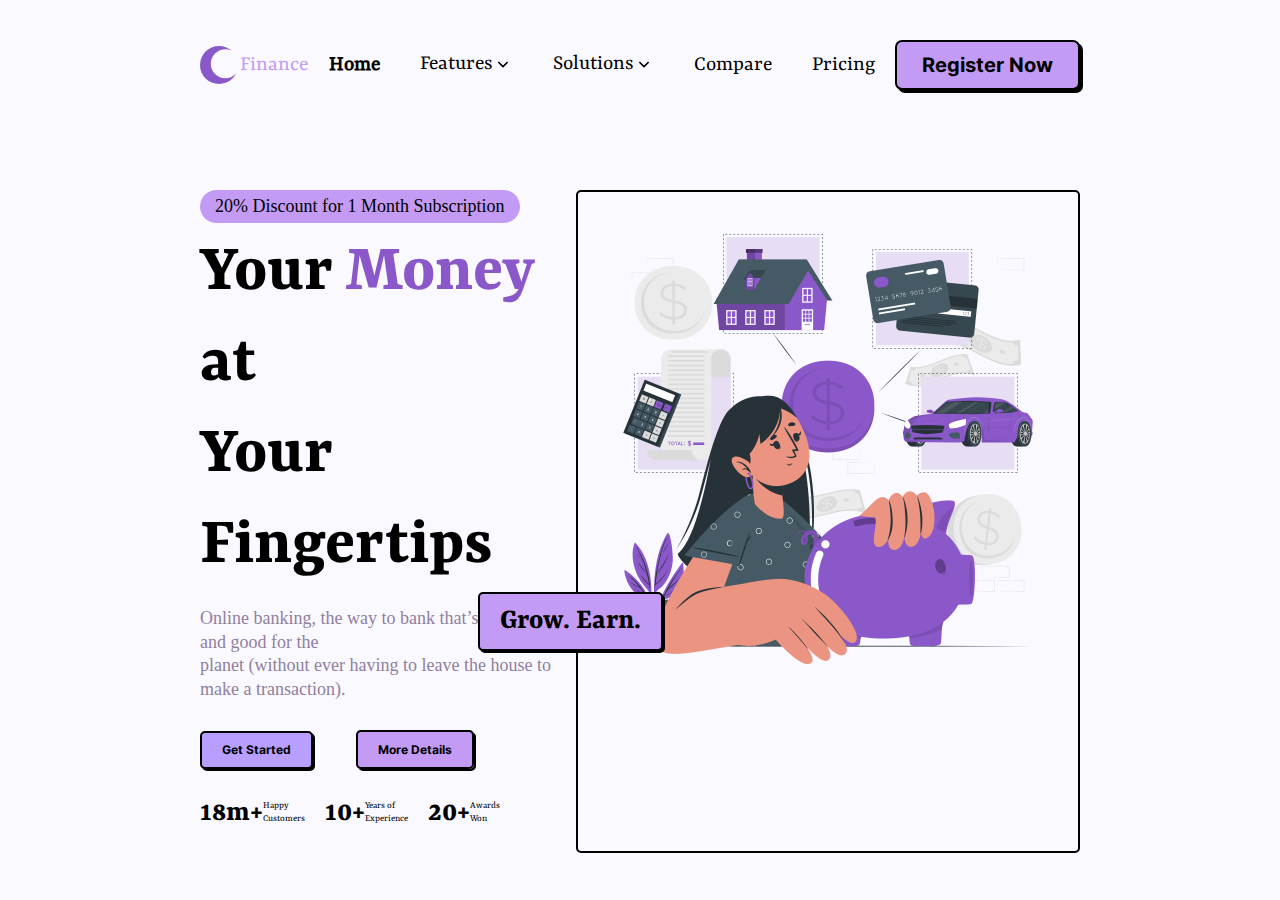
==== index.html @ ee48a7b2 "completed the hero" ====
<!DOCTYPE html>
<html lang="en">

<head>
  <meta charset="UTF-8">
  <meta name="viewport" content="width=device-width, initial-scale=1.0">
  <link rel="stylesheet" href="css/main.css">
  <title>Finance App</title>
</head>

<body>
  <section>
    <nav class="nav">
      <img class="Hambug__set" src="images\Hamburger_Menu.svg" alt="" hidden></img>
      <div class="nav__logo">
        <img src="images\logo.svg" alt=""></img>
        <span>Finance</span>
      </div>

      <div class="nav__links">
        <a href=""><b>Home</b></a>

        <button class="nav__drop__link"> <a href="">Features</a>
          <img src="images\dropdown-arrow.svg" alt=""></img></button>

        <button class="nav__drop__link"> <a href="">Solutions</a>
          <img src="images\dropdown-arrow.svg" alt=""></img></button>

        <a href="">Compare</a>
        <a href="">Pricing</a>
      </div>


      <button class="nav__button">Register Now</button>


    </nav>

    <div class="second__section">

      <div class="second__section__child1">

        <div class="second__section__child1--button">
          <button>20% Discount for 1 Month Subscription</button>
        </div>

        <p class="second__section__child1--Money_finger">Your <strong>Money</strong> at <br>
          Your Fingertips
        </p>


        <div class="second__section__child1--banking">
          <div class="second__section__child1--banking p">
            <p>Online banking, the way to bank that’s good for you and good for the <br>
              planet (without ever having to leave the house to make a transaction).</p>
          </div>


          <div class="second__section__child1--banking__button">
            <button>Get Started</button>
            <button">More Details</button>
          </div>

          <div>

          </div>

        </div>

        <div class="second__section__child1__lastSec">

          <span class="stat">
            <h3 class="stat">18m+</h3>
            <h2 class="Award">Happy <br>
              Customers</h2>
          </span>

          <span class="stat">
            <h3 class="stat">10+</h3>
            <h2 class="Award">Years of <br>
              Experience</h2>
          </span>

          <span class="stat">
            <h3 class="stat">20+</h3>
            <h2 class="Award">Awards <br>
              Won</h2>
          </span>


        </div>

      </div>

      <div class="second__section__child2">
        <img src="images\Personal finance-cuate--image.svg" alt="">
        <button>Grow. Earn.</button>
      </div>



    </div>

  </section>

  <footer></footer>

</body>

</html>
---- css/main.css ----
:root {
  --light: #8b58ca;
  --skills: #000000;
  --happy: #faf9ff;
  --joy: #8f80a0;
  --excited: #b89fff;
  --elated: #c39bf4;
  --ayo: #e1e1e1;
}

@font-face {
  font-family: "Rasa Regular";
  src: url(../../fonts/Rasa/static/Rasa-Regular.ttf);
}
@font-face {
  font-family: "Rasa";
  src: url(../../fonts/Rasa/static/Rasa-Bold.ttf);
}
@font-face {
  font-family: "Rasa Semi";
  src: url(../../fonts/Rasa/static/Rasa-SemiBold.ttf);
}
@font-face {
  font-family: "Inter";
  src: url(../../fonts/Inter/static/Inter-Regular.ttf);
}
@font-face {
  font-family: "Inter Bold";
  src: url(../../fonts/Inter/static/Inter-Bold.ttf);
}
/*! normalize.css v8.0.1 | MIT License | github.com/necolas/normalize.css */
/* Document
   ========================================================================== */
/**
 * 1. Correct the line height in all browsers.
 * 2. Prevent adjustments of font size after orientation changes in iOS.
 */
html {
  line-height: 1.15; /* 1 */
  -webkit-text-size-adjust: 100%; /* 2 */
}

/* Sections
   ========================================================================== */
/**
 * Remove the margin in all browsers.
 */
body {
  margin: 0;
}

/**
 * Render the `main` element consistently in IE.
 */
main {
  display: block;
}

/**
 * Correct the font size and margin on `h1` elements within `section` and
 * `article` contexts in Chrome, Firefox, and Safari.
 */
h1 {
  font-size: 2em;
  margin: 0.67em 0;
}

/* Grouping content
   ========================================================================== */
/**
 * 1. Add the correct box sizing in Firefox.
 * 2. Show the overflow in Edge and IE.
 */
hr {
  box-sizing: content-box; /* 1 */
  height: 0; /* 1 */
  overflow: visible; /* 2 */
}

/**
 * 1. Correct the inheritance and scaling of font size in all browsers.
 * 2. Correct the odd `em` font sizing in all browsers.
 */
pre {
  font-family: monospace, monospace; /* 1 */
  font-size: 1em; /* 2 */
}

/* Text-level semantics
   ========================================================================== */
/**
 * Remove the gray background on active links in IE 10.
 */
a {
  background-color: transparent;
}

/**
 * 1. Remove the bottom border in Chrome 57-
 * 2. Add the correct text decoration in Chrome, Edge, IE, Opera, and Safari.
 */
abbr[title] {
  border-bottom: none; /* 1 */
  text-decoration: underline; /* 2 */
  -webkit-text-decoration: underline dotted;
          text-decoration: underline dotted; /* 2 */
}

/**
 * Add the correct font weight in Chrome, Edge, and Safari.
 */
b,
strong {
  font-weight: bolder;
}

/**
 * 1. Correct the inheritance and scaling of font size in all browsers.
 * 2. Correct the odd `em` font sizing in all browsers.
 */
code,
kbd,
samp {
  font-family: monospace, monospace; /* 1 */
  font-size: 1em; /* 2 */
}

/**
 * Add the correct font size in all browsers.
 */
small {
  font-size: 80%;
}

/**
 * Prevent `sub` and `sup` elements from affecting the line height in
 * all browsers.
 */
sub,
sup {
  font-size: 75%;
  line-height: 0;
  position: relative;
  vertical-align: baseline;
}

sub {
  bottom: -0.25em;
}

sup {
  top: -0.5em;
}

/* Embedded content
   ========================================================================== */
/**
 * Remove the border on images inside links in IE 10.
 */
img {
  border-style: none;
}

/* Forms
   ========================================================================== */
/**
 * 1. Change the font styles in all browsers.
 * 2. Remove the margin in Firefox and Safari.
 */
button,
input,
optgroup,
select,
textarea {
  font-family: inherit; /* 1 */
  font-size: 100%; /* 1 */
  line-height: 1.15; /* 1 */
  margin: 0; /* 2 */
}

/**
 * Show the overflow in IE.
 * 1. Show the overflow in Edge.
 */
button,
input {
  /* 1 */
  overflow: visible;
}

/**
 * Remove the inheritance of text transform in Edge, Firefox, and IE.
 * 1. Remove the inheritance of text transform in Firefox.
 */
button,
select {
  /* 1 */
  text-transform: none;
}

/**
 * Correct the inability to style clickable types in iOS and Safari.
 */
button,
[type=button],
[type=reset],
[type=submit] {
  -webkit-appearance: button;
}

/**
 * Remove the inner border and padding in Firefox.
 */
button::-moz-focus-inner,
[type=button]::-moz-focus-inner,
[type=reset]::-moz-focus-inner,
[type=submit]::-moz-focus-inner {
  border-style: none;
  padding: 0;
}

/**
 * Restore the focus styles unset by the previous rule.
 */
button:-moz-focusring,
[type=button]:-moz-focusring,
[type=reset]:-moz-focusring,
[type=submit]:-moz-focusring {
  outline: 1px dotted ButtonText;
}

/**
 * Correct the padding in Firefox.
 */
fieldset {
  padding: 0.35em 0.75em 0.625em;
}

/**
 * 1. Correct the text wrapping in Edge and IE.
 * 2. Correct the color inheritance from `fieldset` elements in IE.
 * 3. Remove the padding so developers are not caught out when they zero out
 *    `fieldset` elements in all browsers.
 */
legend {
  box-sizing: border-box; /* 1 */
  color: inherit; /* 2 */
  display: table; /* 1 */
  max-width: 100%; /* 1 */
  padding: 0; /* 3 */
  white-space: normal; /* 1 */
}

/**
 * Add the correct vertical alignment in Chrome, Firefox, and Opera.
 */
progress {
  vertical-align: baseline;
}

/**
 * Remove the default vertical scrollbar in IE 10+.
 */
textarea {
  overflow: auto;
}

/**
 * 1. Add the correct box sizing in IE 10.
 * 2. Remove the padding in IE 10.
 */
[type=checkbox],
[type=radio] {
  box-sizing: border-box; /* 1 */
  padding: 0; /* 2 */
}

/**
 * Correct the cursor style of increment and decrement buttons in Chrome.
 */
[type=number]::-webkit-inner-spin-button,
[type=number]::-webkit-outer-spin-button {
  height: auto;
}

/**
 * 1. Correct the odd appearance in Chrome and Safari.
 * 2. Correct the outline style in Safari.
 */
[type=search] {
  -webkit-appearance: textfield; /* 1 */
  outline-offset: -2px; /* 2 */
}

/**
 * Remove the inner padding in Chrome and Safari on macOS.
 */
[type=search]::-webkit-search-decoration {
  -webkit-appearance: none;
}

/**
 * 1. Correct the inability to style clickable types in iOS and Safari.
 * 2. Change font properties to `inherit` in Safari.
 */
::-webkit-file-upload-button {
  -webkit-appearance: button; /* 1 */
  font: inherit; /* 2 */
}

/* Interactive
   ========================================================================== */
/*
 * Add the correct display in Edge, IE 10+, and Firefox.
 */
details {
  display: block;
}

/*
 * Add the correct display in all browsers.
 */
summary {
  display: list-item;
}

/* Misc
   ========================================================================== */
/**
 * Add the correct display in IE 10+.
 */
template {
  display: none;
}

/**
 * Add the correct display in IE 10.
 */
[hidden] {
  display: none;
}

/*** box sizing border-box for all elements ***/
*,
*::before,
*::after {
  box-sizing: border-box;
}

a {
  text-decoration: none;
  color: inherit;
  cursor: pointer;
}

button {
  background-color: transparent;
  color: inherit;
  border-width: 0;
  padding: 0;
  cursor: pointer;
}

figure {
  margin: 0;
}

input::-moz-focus-inner {
  border: 0;
  padding: 0;
  margin: 0;
}

ul,
ol,
dd {
  margin: 0;
  padding: 0;
  list-style: none;
}

h1,
h2,
h3,
h4,
h5,
h6 {
  margin: 0;
  font-size: inherit;
  font-weight: inherit;
}

p {
  margin: 0;
}

cite {
  font-style: normal;
}

fieldset {
  border-width: 0;
  padding: 0;
  margin: 0;
}

html {
  font-size: 1px; /*for using REM units!*/
}

body {
  font-family: "Rasa Regular";
  font-size: 16rem;
  line-height: 1.3;
  background-color: var(--happy);
  -webkit-font-smoothing: antialiased;
  -moz-osx-font-smoothing: grayscale;
}

h1 {
  font-family: "Rasa Regular";
}

::-moz-placeholder {
  color: var(--happy);
}

::placeholder {
  color: var(--happy);
}

.nav {
  display: flex;
  justify-content: space-between;
  margin-top: 40rem;
  padding-left: 200rem;
  padding-right: 200rem;
  height: 50rem;
  font-size: 22rem;
  font-family: "Rasa Regular";
}
.nav__logo {
  display: flex;
  align-items: center;
}
.nav__logo span {
  color: var(--elated);
}
.nav__links {
  display: flex;
  align-items: center;
  gap: 40rem;
}
.nav__drop__link {
  display: flex;
  align-items: center;
}
.nav__button {
  background-color: var(--elated);
  color: var(--skills);
  border-radius: 7rem;
  border: 2rem solid var(--skills);
  font-family: "Inter Bold";
  font-size: 20rem;
  padding: 0 25rem;
  box-shadow: 3rem 3rem var(--skills);
}

.second__section {
  margin-top: 100rem;
  margin-left: 200rem;
  margin-right: 200rem;
  display: flex;
  justify-content: space-between;
}
.second__section__child1 {
  display: flex;
  flex-direction: column;
  max-width: -moz-fit-content;
  max-width: fit-content;
}
.second__section__child1--button {
  border: none;
  background-color: var(--elated);
  border-radius: 20rem;
  max-width: -moz-fit-content;
  max-width: fit-content;
  padding: 5rem 15rem;
  font-size: 18rem;
  font-family: "Inter Regular";
}
.second__section__child1--Money_finger {
  padding: 5rem 0;
  font-family: "Rasa";
  font-size: 70rem;
}
.second__section__child1--Money_finger strong {
  color: var(--light);
}
.second__section__child1--banking {
  margin: 5rem 0rem;
}
.second__section__child1--banking p {
  font-size: 18rem;
  font-family: "Inter Regular";
  color: var(--joy);
}
.second__section__child1--banking__button :first-child {
  font-family: "Inter Bold";
  border: 2rem solid var(--skills);
  border-radius: 5rem;
  padding: 10rem 20rem;
  box-shadow: 2rem 2rem var(--skills);
  font-size: 12rem;
  background-color: var(--excited);
  color: var(--skills);
  margin-top: 25rem;
}
.second__section__child1--banking__button :last-child {
  font-family: "Inter Bold";
  border: 2rem solid var(--skills);
  border-radius: 5rem;
  padding: 10rem 20rem;
  box-shadow: 2rem 2rem var(--skills);
  font-size: 12rem;
  background-color: var(--elated);
  color: var(--skills);
  margin-left: 40rem;
}
.second__section__child1__lastSec {
  display: flex;
  margin: 20rem 0 20rem;
}
.second__section__child1__lastSec .stat {
  display: flex;
  align-items: center;
}
.second__section__child1__lastSec .stat :first-child {
  font-family: "Rasa";
  font-size: 30rem;
}
.second__section__child1__lastSec .stat :last-child {
  font-family: "Rasa Regular";
  font-size: 10rem;
  margin-right: 20rem;
}
.second__section__child2 {
  border: 2rem solid var(--skills);
  max-width: -moz-fit-content;
  max-width: fit-content;
  border-radius: 5rem;
}
.second__section__child2 :first-child {
  align-items: center;
}
.second__section__child2 :last-child {
  font-family: "Rasa";
  border: 2rem solid var(--skills);
  border-radius: 5rem;
  padding: 10rem 20rem;
  box-shadow: 2rem 2rem var(--skills);
  font-size: 30rem;
  background-color: var(--elated);
  position: absolute;
  transform: translate(-600px, 400px);
}/*# sourceMappingURL=main.css.map */
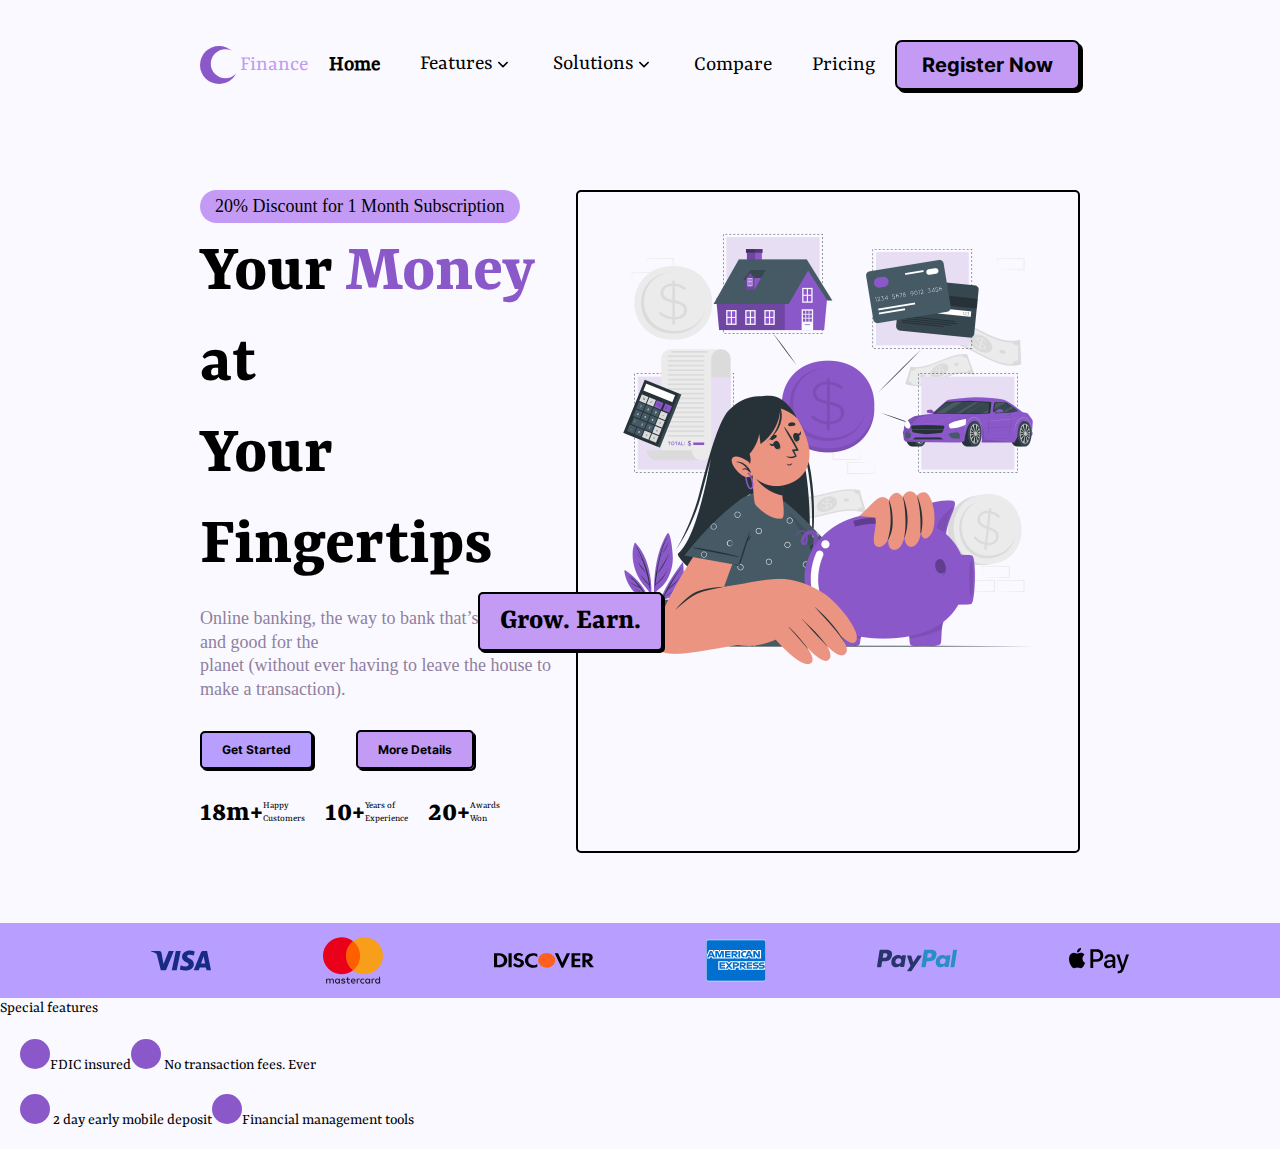
==== commit 08600307: "completed the paymentscheme" ====
--- a/index.html
+++ b/index.html
@@ -97,7 +97,29 @@
         <button>Grow. Earn.</button>
       </div>
 
+    </div>
 
+    <div class="payment_schemes">
+      <img src="\images\Visa.svg" alt="">
+      <img src="\images\Master.svg" alt="">
+      <img src="\images\Discover.svg" alt="">
+      <img src="\images\AE.svg" alt="">
+      <img src="\images\Paypal.svg" alt="">
+      <img src="\images\ApplePay.svg" alt="">
+    </div>
+
+    <div>
+      <h2>Special features</h2>
+
+      <span class="features">
+        <button><img src="images\Ellipse 3.svg" alt="">FDIC insured </button>
+        <button> <img src="images\Ellipse 3.svg" alt=""> No transaction fees. Ever</button>
+      </span>
+
+      <span class="features">
+        <button><img src="images\Ellipse 3.svg" alt=""> 2 day early mobile deposit</button>
+        <button> <img src="images\Ellipse 3.svg" alt="">Financial management tools</button>
+      </span>
 
     </div>
 
--- a/css/main.css
+++ b/css/main.css
@@ -563,4 +563,18 @@
   background-color: var(--elated);
   position: absolute;
   transform: translate(-600px, 400px);
+}
+
+.payment_schemes {
+  display: flex;
+  justify-content: space-evenly;
+  padding-left: 40rem;
+  padding-right: 40rem;
+  margin-top: 70rem;
+  background-color: var(--excited);
+}
+
+.features {
+  display: flex;
+  margin: 20rem 20rem;
 }/*# sourceMappingURL=main.css.map */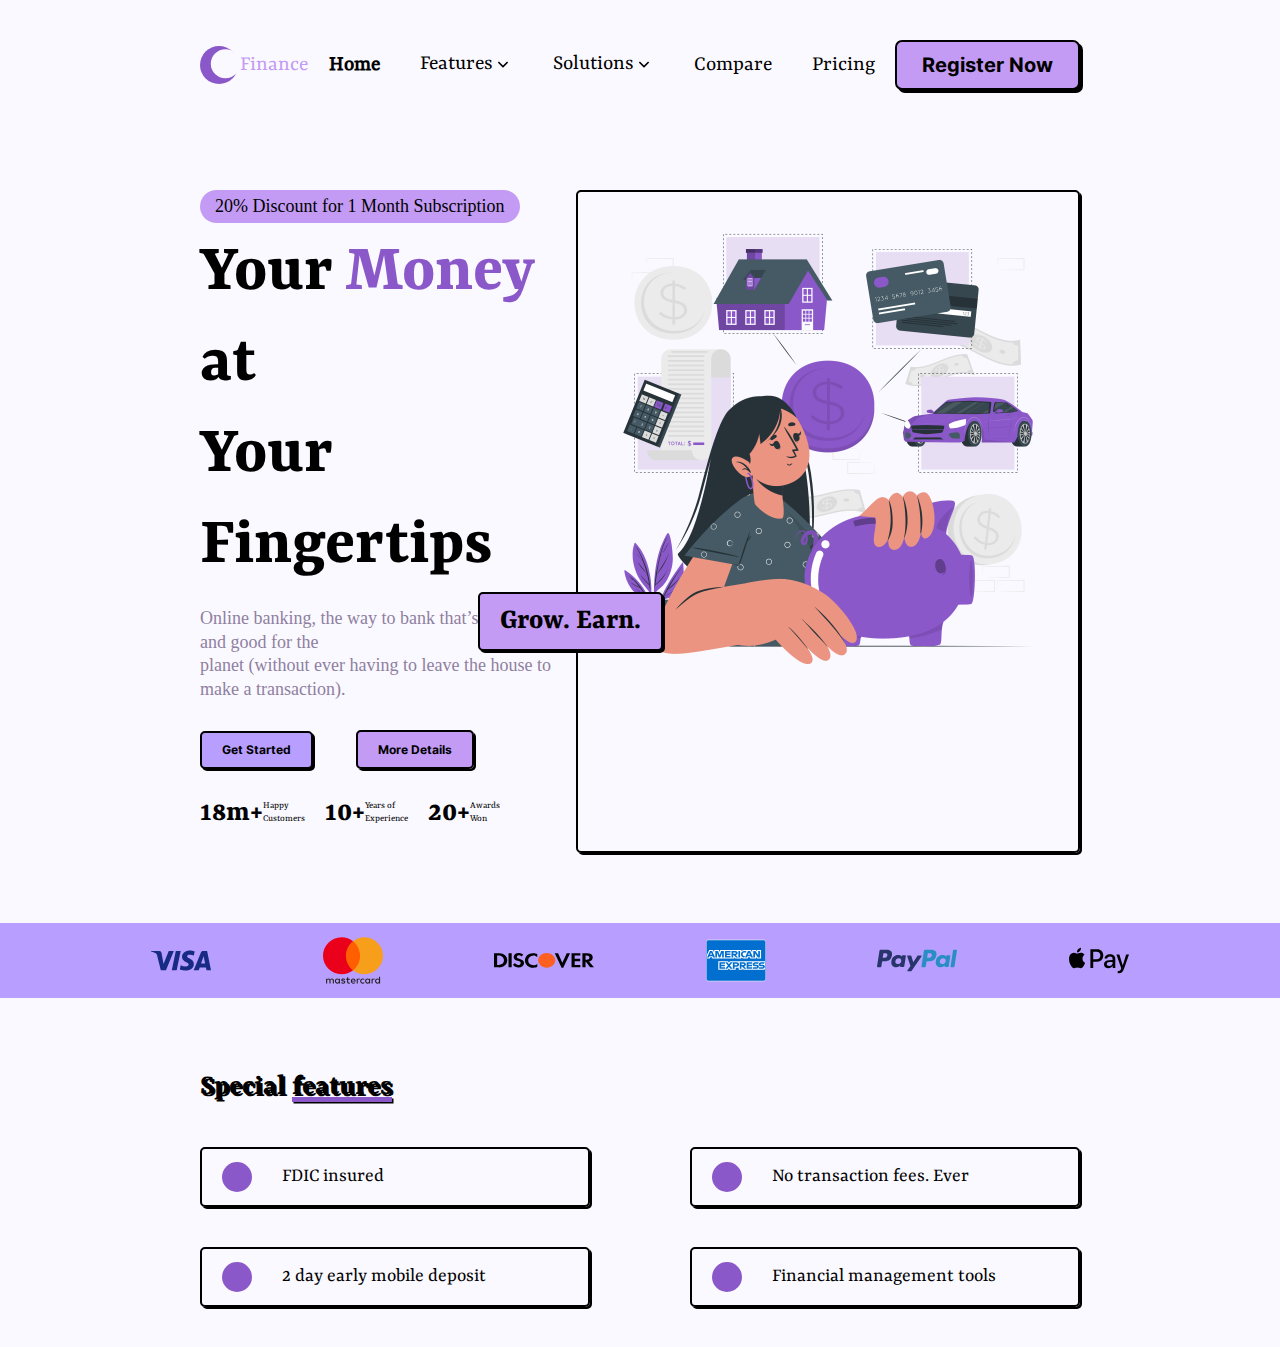
==== commit c3e62a85: "completed the special feature" ====
--- a/index.html
+++ b/index.html
@@ -109,16 +109,16 @@
     </div>
 
     <div>
-      <h2>Special features</h2>
+      <h2 class="spec_feact">Special <span>features</span></h2>
 
-      <span class="features">
-        <button><img src="images\Ellipse 3.svg" alt="">FDIC insured </button>
-        <button> <img src="images\Ellipse 3.svg" alt=""> No transaction fees. Ever</button>
+      <span class="special">
+        <button class="special__features"><img src="images\Ellipse 3.svg" alt="">FDIC insured </button>
+        <button class="special__features"> <img src="images\Ellipse 3.svg" alt=""> No transaction fees. Ever</button>
       </span>
 
-      <span class="features">
-        <button><img src="images\Ellipse 3.svg" alt=""> 2 day early mobile deposit</button>
-        <button> <img src="images\Ellipse 3.svg" alt="">Financial management tools</button>
+      <span class="special">
+        <button class="special__features"><img src="images\Ellipse 3.svg" alt=""> 2 day early mobile deposit</button>
+        <button class="special__features"> <img src="images\Ellipse 3.svg" alt="">Financial management tools</button>
       </span>
 
     </div>
--- a/css/main.css
+++ b/css/main.css
@@ -15,6 +15,10 @@
 @font-face {
   font-family: "Rasa";
   src: url(../../fonts/Rasa/static/Rasa-Bold.ttf);
+}
+@font-face {
+  font-family: "Rasa Medium";
+  src: url(../../fonts/Rasa/static/Rasa-Medium.ttf);
 }
 @font-face {
   font-family: "Rasa Semi";
@@ -549,6 +553,7 @@
   max-width: -moz-fit-content;
   max-width: fit-content;
   border-radius: 5rem;
+  box-shadow: 2rem 2rem var(--skills);
 }
 .second__section__child2 :first-child {
   align-items: center;
@@ -562,7 +567,7 @@
   font-size: 30rem;
   background-color: var(--elated);
   position: absolute;
-  transform: translate(-600px, 400px);
+  transform: translate(-600rem, 400rem);
 }
 
 .payment_schemes {
@@ -574,7 +579,33 @@
   background-color: var(--excited);
 }
 
-.features {
-  display: flex;
-  margin: 20rem 20rem;
+.spec_feact {
+  font-family: "Rasa";
+  font-size: 30rem;
+  margin: 70rem 200rem 0rem 200rem;
+  text-shadow: 1.5rem 1.5rem var(--skills);
+}
+.spec_feact span {
+  -webkit-text-decoration: underline 5rem var(--light);
+          text-decoration: underline 5rem var(--light);
+}
+
+.special {
+  margin: 40rem 200rem;
+  display: flex;
+  flex-direction: row;
+  gap: 100rem;
+  font: "Rasa Medium";
+  font-size: 20rem;
+}
+.special__features {
+  display: flex;
+  border: 2rem solid var(--skills);
+  box-shadow: 2rem 2rem var(--skills);
+  padding: 1rem 20rem;
+  border-radius: 5rem;
+  width: 50%;
+  height: 60rem;
+  align-items: center;
+  gap: 30rem;
 }/*# sourceMappingURL=main.css.map */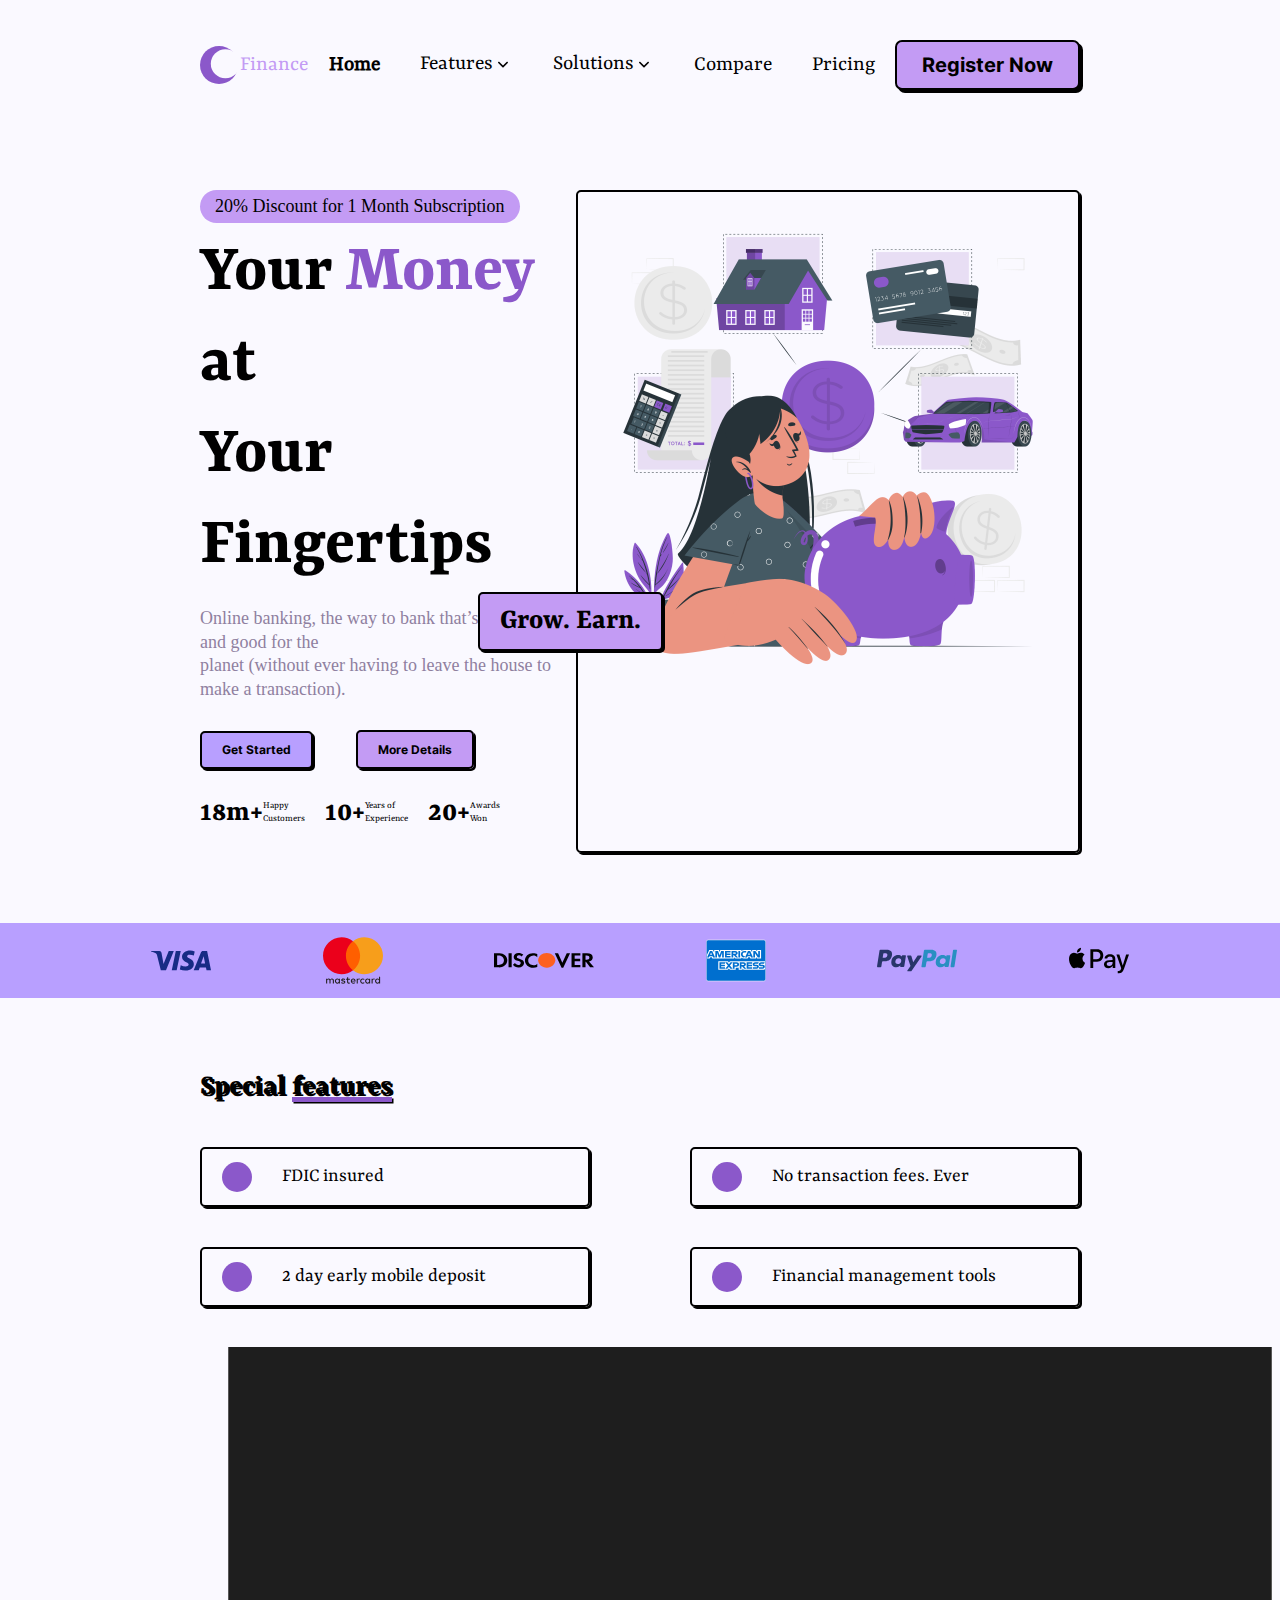
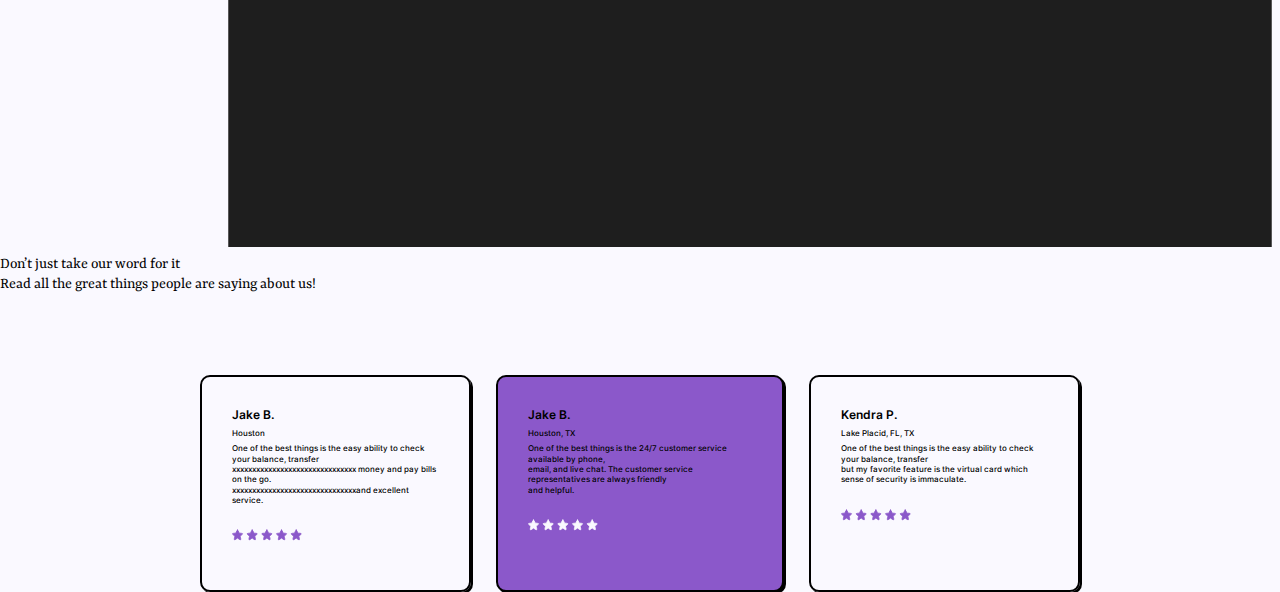
==== commit 4d1c8819: "completed the flex in the arwards" ====
--- a/index.html
+++ b/index.html
@@ -123,6 +123,59 @@
 
     </div>
 
+    <div>
+
+      <div>
+        <!-- <h3>Built-in Physical & <br>
+          Virtual cards</h3>
+
+        <h5>Protect your identity online by making purchases with <br>
+          your personal virtual card.</h5>
+
+        <button>Compare</button>
+      </div> -->
+
+        <img src="images\Card bar.svg" alt="">
+
+      </div>
+
+      <div>
+        <h2>Don’t just take our word for it</h2>
+        <h5>Read all the great things people are saying about us!</h5>
+
+        <div class="review">
+          <div class="review__card">
+            <h3>Jake B.</h3>
+            <h5>Houston</h5>
+            <h5>One of the best things is the easy ability to check your balance, transfer <br>
+              xxxxxxxxxxxxxxxxxxxxxxxxxxxxxxx money and pay bills on the go. <br>
+              xxxxxxxxxxxxxxxxxxxxxxxxxxxxxxxand excellent service.</h5>
+            <img src="images\Review.svg" alt="">
+          </div>
+
+          <div class="review__card review__card--bgcolour">
+            <h3>Jake B.</h3>
+            <h5>Houston, TX</h5>
+            <h5>One of the best things is the 24/7 customer service available by phone, <br>
+              email, and live chat. The customer service representatives are always friendly <br>
+              and helpful.</h5>
+
+            <img src="images\Review_1.svg" alt="">
+          </div>
+
+          <div class="review__card">
+            <h3>Kendra P.</h3>
+            <h5>Lake Placid, FL, TX</h5>
+            <h5>One of the best things is the easy ability to check your balance, transfer <br>
+              but my favorite feature is the virtual card which <br>
+              sense of security is immaculate.</h5>
+
+            <img src="images\Review.svg" alt="">
+          </div>
+        </div>
+
+      </div>
+
   </section>
 
   <footer></footer>
--- a/css/main.css
+++ b/css/main.css
@@ -31,6 +31,14 @@
 @font-face {
   font-family: "Inter Bold";
   src: url(../../fonts/Inter/static/Inter-Bold.ttf);
+}
+@font-face {
+  font-family: "Inter SemiBold";
+  src: url(../../fonts/Inter/static/Inter-SemiBold.ttf);
+}
+@font-face {
+  font-family: "Inter Medium";
+  src: url(../../fonts/Inter/static/Inter-Medium.ttf);
 }
 /*! normalize.css v8.0.1 | MIT License | github.com/necolas/normalize.css */
 /* Document
@@ -608,4 +616,39 @@
   height: 60rem;
   align-items: center;
   gap: 30rem;
+}
+
+.review {
+  display: flex;
+  margin-top: 80rem;
+  margin-left: 200rem;
+  margin-right: 200rem;
+  gap: 25rem;
+}
+.review h2 {
+  font-family: "Rasa";
+}
+.review h5 {
+  font-family: "Inter Mdeium";
+}
+.review__card {
+  display: flex;
+  flex-direction: column;
+  gap: 5rem;
+  border: 2rem solid var(--skills);
+  box-shadow: 2rem 2rem var(--skills);
+  padding: 30rem 30rem;
+  align-items: flex-start;
+  border-radius: 10rem;
+}
+.review__card--bgcolour {
+  background-color: var(--light);
+}
+.review__card h3 {
+  font-family: "Inter SemiBold";
+  font-size: 12rem;
+}
+.review__card h5 {
+  font-family: "Inter Medium";
+  font-size: 8rem;
 }/*# sourceMappingURL=main.css.map */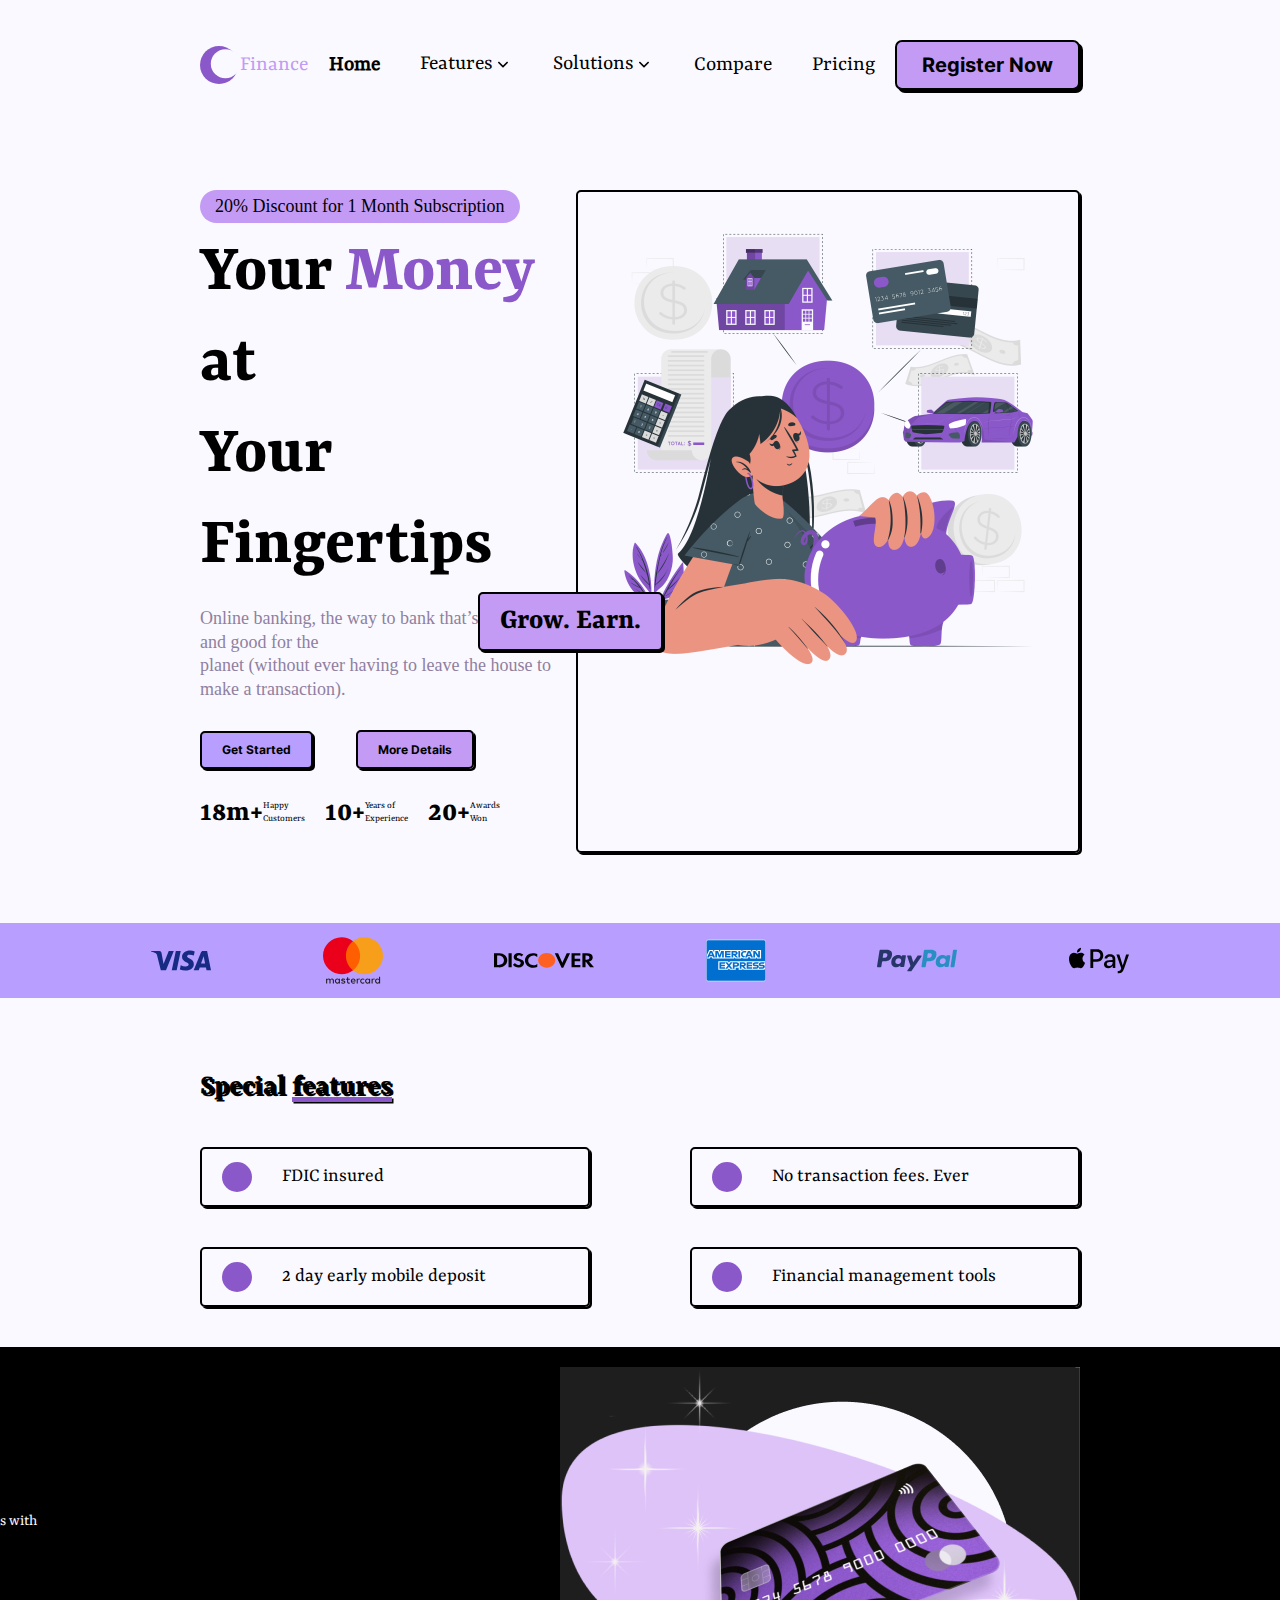
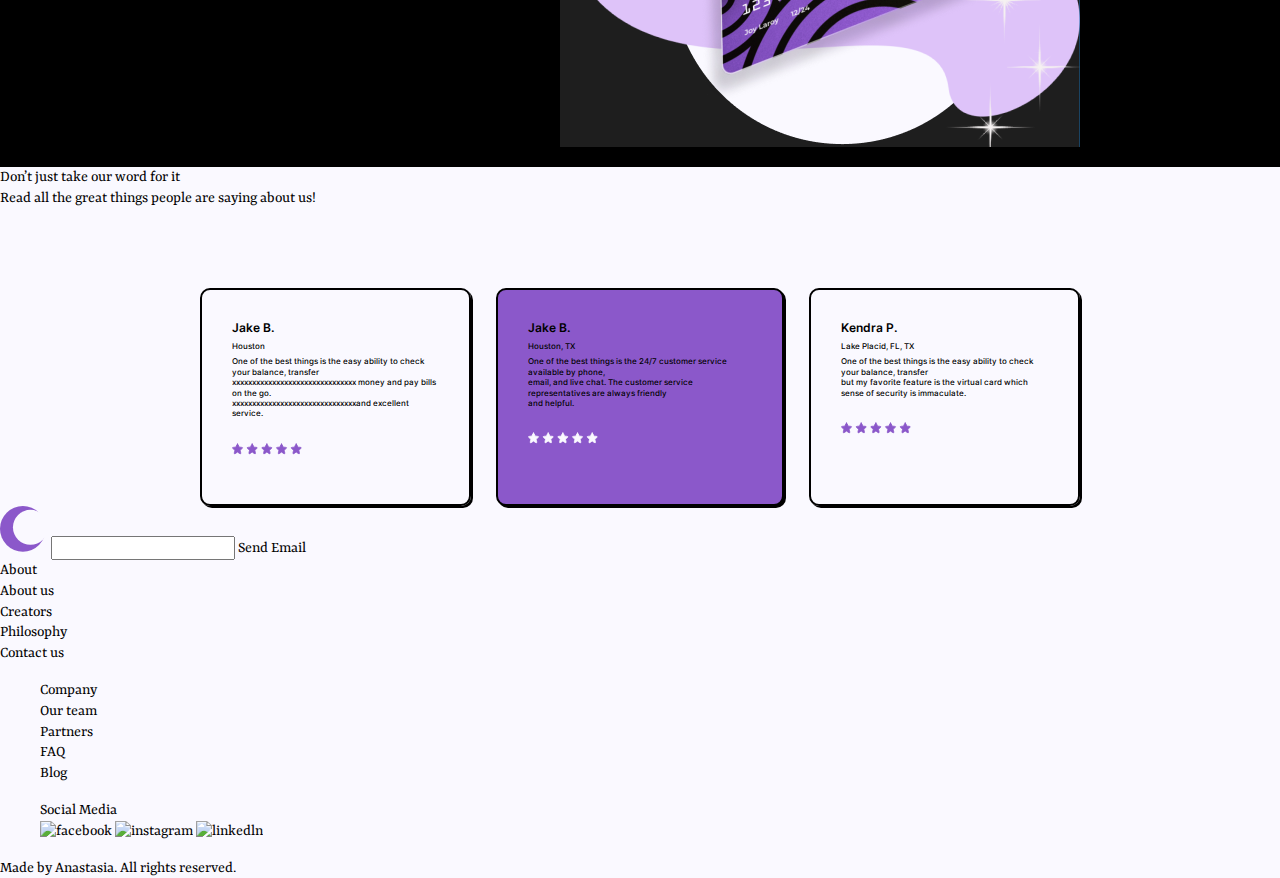
==== commit ab32215f: "footer setup" ====
--- a/index.html
+++ b/index.html
@@ -123,62 +123,131 @@
 
     </div>
 
-    <div>
+    <div class="Virtual__cards">
 
       <div>
-        <!-- <h3>Built-in Physical & <br>
+        <h3>Built-in Physical & <br>
           Virtual cards</h3>
 
         <h5>Protect your identity online by making purchases with <br>
           your personal virtual card.</h5>
 
         <button>Compare</button>
-      </div> -->
-
-        <img src="images\Card bar.svg" alt="">
-
-      </div>
-
+      </div>
+
+      <img src="images\Card_image.png" alt="">
+
+    </div>
+
+    <div>
+      <h2>Don’t just take our word for it</h2>
+      <h5>Read all the great things people are saying about us!</h5>
+
+      <div class="review">
+        <div class="review__card">
+          <h3>Jake B.</h3>
+          <h5>Houston</h5>
+          <h5>One of the best things is the easy ability to check your balance, transfer <br>
+            xxxxxxxxxxxxxxxxxxxxxxxxxxxxxxx money and pay bills on the go. <br>
+            xxxxxxxxxxxxxxxxxxxxxxxxxxxxxxxand excellent service.</h5>
+          <img src="images\Review.svg" alt="">
+        </div>
+
+        <div class="review__card review__card--bgcolour">
+          <h3>Jake B.</h3>
+          <h5>Houston, TX</h5>
+          <h5>One of the best things is the 24/7 customer service available by phone, <br>
+            email, and live chat. The customer service representatives are always friendly <br>
+            and helpful.</h5>
+
+          <img src="images\Review_1.svg" alt="">
+        </div>
+
+        <div class="review__card">
+          <h3>Kendra P.</h3>
+          <h5>Lake Placid, FL, TX</h5>
+          <h5>One of the best things is the easy ability to check your balance, transfer <br>
+            but my favorite feature is the virtual card which <br>
+            sense of security is immaculate.</h5>
+
+          <img src="images\Review.svg" alt="">
+        </div>
+      </div>
+
+    </div>
+
+  </section>
+
+  <footer>
+    <div>
+      <img src="images/New_Nav_Logo.svg" alt="">
+      <input type="text">
+      <button>Send Email</button>
+    </div>
+
+    <div>
+      <a href="">
+        <h5>About</h5>
+      </a>
+      <a href="">
+        <h6>About us</h6>
+      </a>
+      <a href="">
+        <h6>Creators</h6>
+      </a>
+      <a href="">
+        <h6>Philosophy</h6>
+      </a>
+      <a href="">
+        <h6>Contact us</h6>
+      </a>
+    </div>
+
+    <dir>
+      <a href="">
+        <h5>Company</h5>
+      </a>
+      <a href="">
+        <h6>Our team</h6>
+      </a>
+      <a href="">
+        <h6>Partners</h6>
+      </a>
+      <a href="">
+        <h6>FAQ</h6>
+      </a>
+      <a href="">
+        <h6>Blog</h6>
+      </a>
+    </dir>
+
+    <dir>
+      <a href="">
+        <h5></h5>
+      </a>
+      <a href="">
+        <h6></h6>
+      </a>
+      <a href="">
+        <h6></h6>
+      </a>
+      <a href="">
+        <h6></h6>
+      </a>
+    </dir>
+
+    <dir>
+      <h5>Social Media</h5>
       <div>
-        <h2>Don’t just take our word for it</h2>
-        <h5>Read all the great things people are saying about us!</h5>
-
-        <div class="review">
-          <div class="review__card">
-            <h3>Jake B.</h3>
-            <h5>Houston</h5>
-            <h5>One of the best things is the easy ability to check your balance, transfer <br>
-              xxxxxxxxxxxxxxxxxxxxxxxxxxxxxxx money and pay bills on the go. <br>
-              xxxxxxxxxxxxxxxxxxxxxxxxxxxxxxxand excellent service.</h5>
-            <img src="images\Review.svg" alt="">
-          </div>
-
-          <div class="review__card review__card--bgcolour">
-            <h3>Jake B.</h3>
-            <h5>Houston, TX</h5>
-            <h5>One of the best things is the 24/7 customer service available by phone, <br>
-              email, and live chat. The customer service representatives are always friendly <br>
-              and helpful.</h5>
-
-            <img src="images\Review_1.svg" alt="">
-          </div>
-
-          <div class="review__card">
-            <h3>Kendra P.</h3>
-            <h5>Lake Placid, FL, TX</h5>
-            <h5>One of the best things is the easy ability to check your balance, transfer <br>
-              but my favorite feature is the virtual card which <br>
-              sense of security is immaculate.</h5>
-
-            <img src="images\Review.svg" alt="">
-          </div>
-        </div>
-
-      </div>
-
-  </section>
-
-  <footer></footer>
+        <img src="" alt="facebook">
+        <img src="" alt="instagram">
+        <img src="" alt="linkedln">
+      </div>
+
+    </dir>
+
+    <h6>Made by Anastasia. All rights reserved.</h6>
+  </footer>
 
 </body>
 
--- a/css/main.css
+++ b/css/main.css
@@ -651,4 +651,17 @@
 .review__card h5 {
   font-family: "Inter Medium";
   font-size: 8rem;
+}
+
+.Virtual__cards {
+  display: flex;
+  background-color: var(--skills);
+  justify-content: flex-end;
+}
+.Virtual__cards :first-child {
+  padding: 20rem 200rem;
+  color: var(--happy);
+}
+.Virtual__cards :last-child {
+  margin: 20rem 200rem;
 }/*# sourceMappingURL=main.css.map */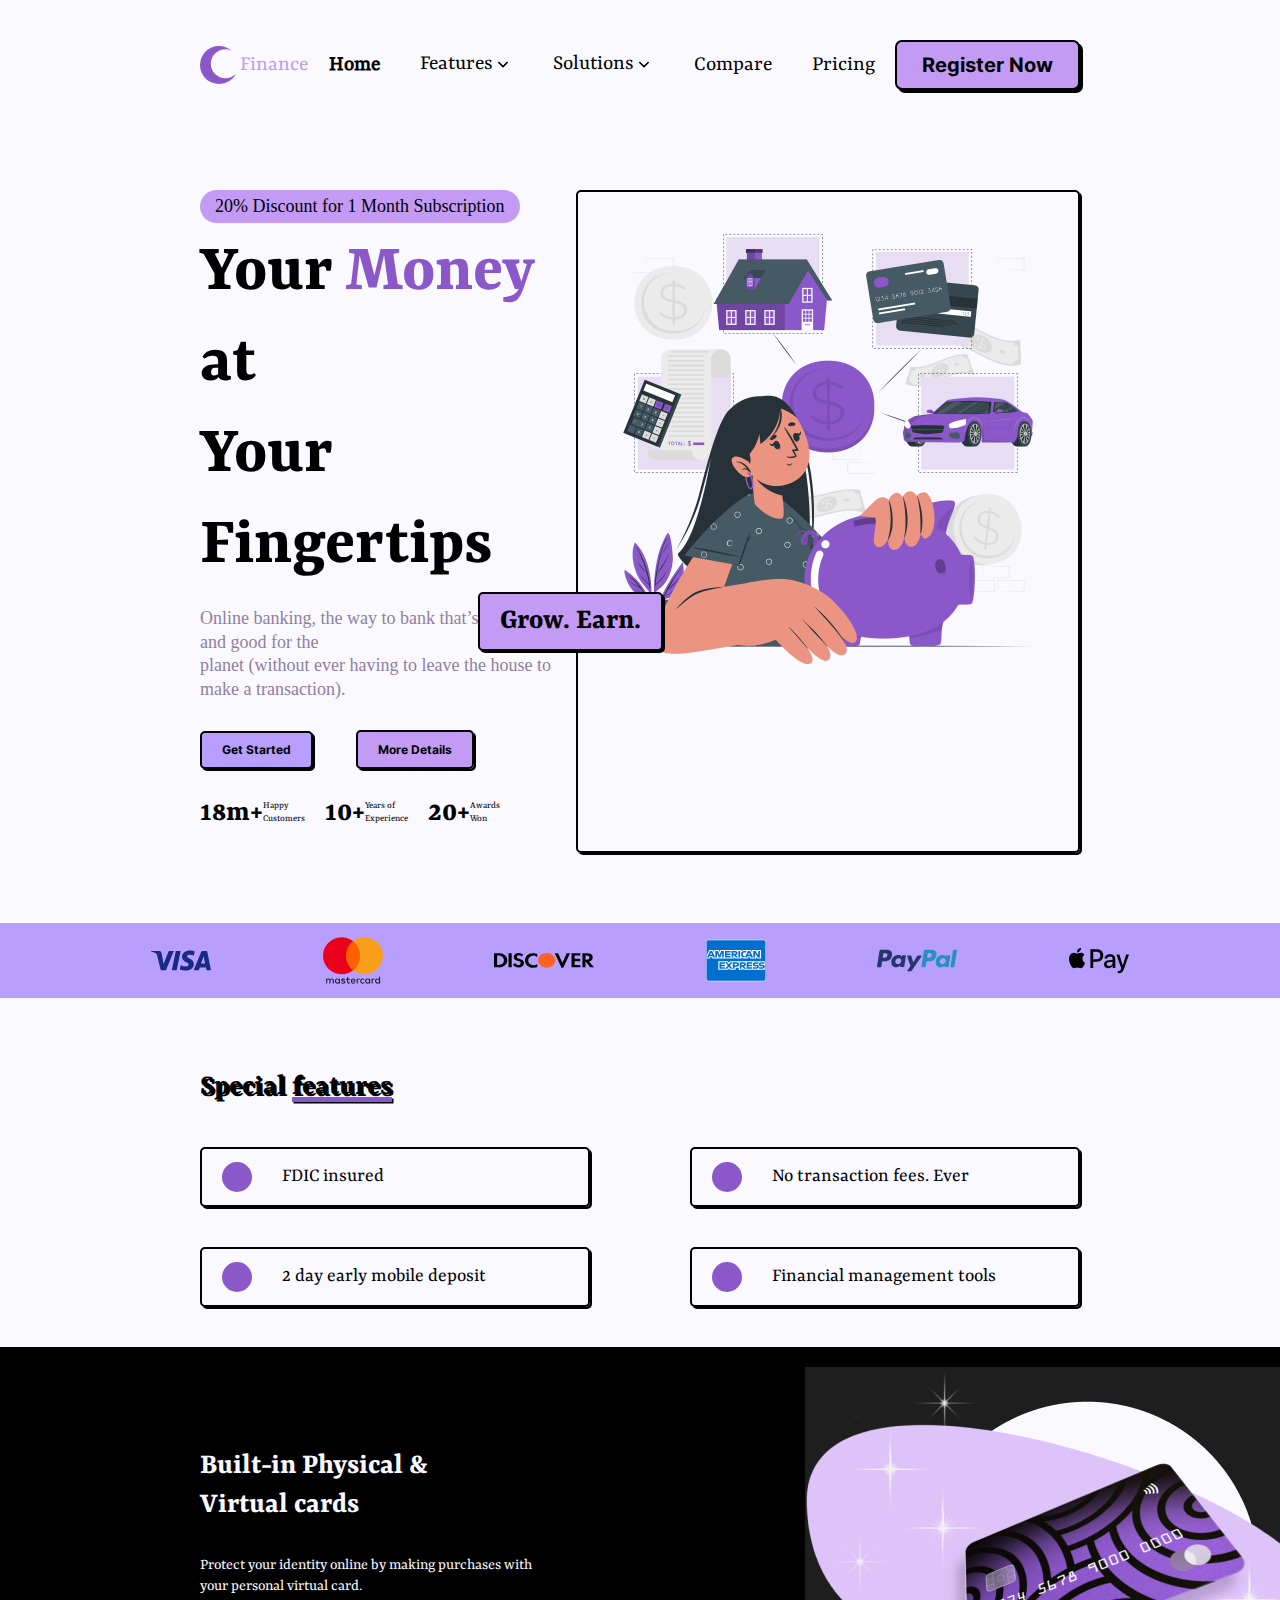
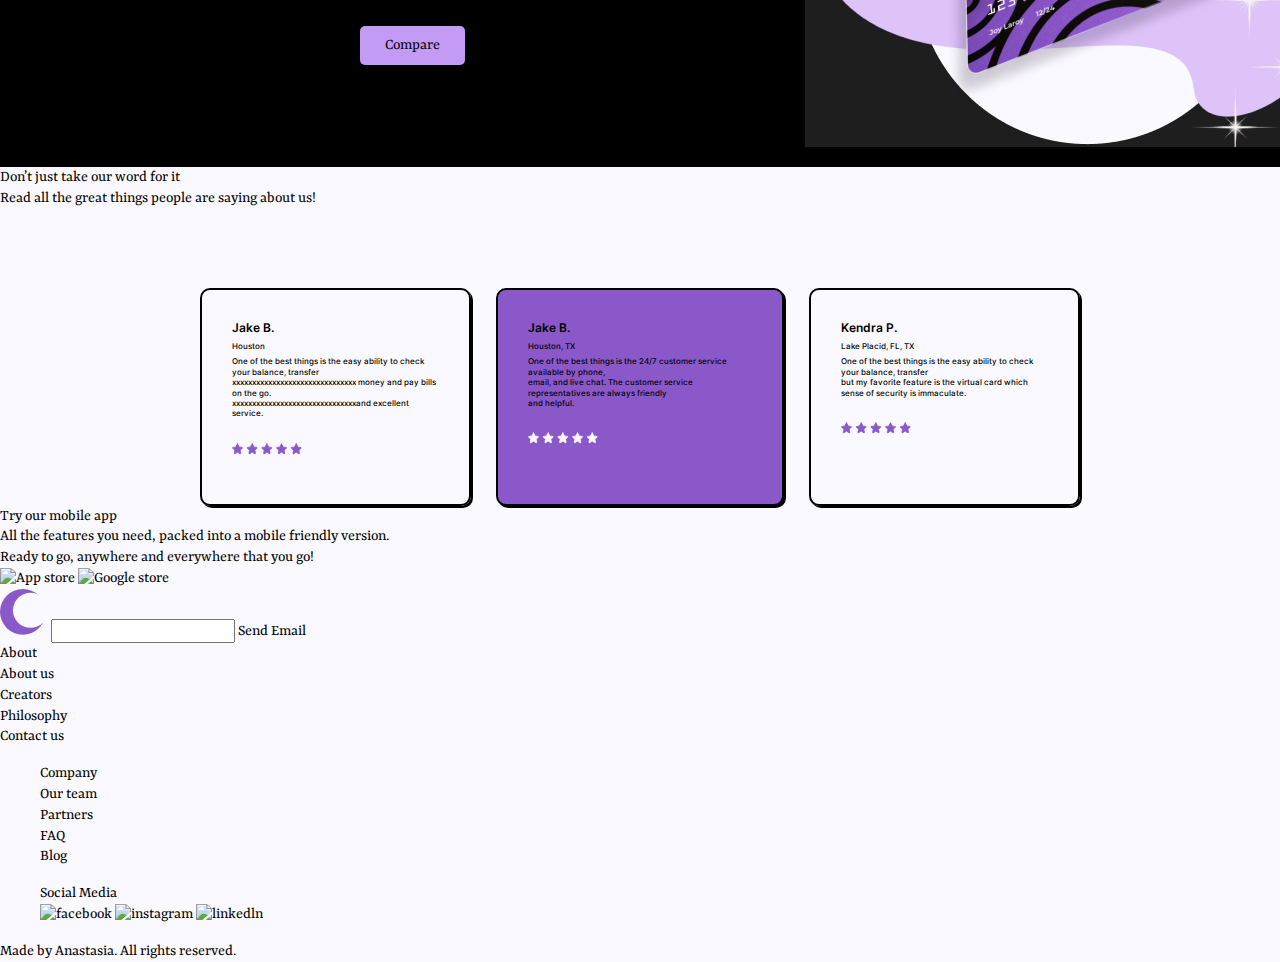
==== commit 0d3ebd45: "completed virtual_card" ====
--- a/index.html
+++ b/index.html
@@ -125,14 +125,14 @@
 
     <div class="Virtual__cards">
 
-      <div>
-        <h3>Built-in Physical & <br>
+      <div class="Virtual__cards__details">
+        <h3 class="Virtual__cards__details--h3">Built-in Physical & <br>
           Virtual cards</h3>
 
-        <h5>Protect your identity online by making purchases with <br>
+        <h5 class="Virtual__cards__details--h5">Protect your identity online by making purchases with <br>
           your personal virtual card.</h5>
 
-        <button>Compare</button>
+        <button class="Virtual__cards__details--button">Compare</button>
       </div>
 
       <img src="images\Card_image.png" alt="">
@@ -176,6 +176,13 @@
 
     </div>
 
+    <div>
+      <h2>Try our mobile app</h2>
+      <h5>All the features you need, packed into a mobile friendly version. <br>
+        Ready to go, anywhere and everywhere that you go!</h5>
+      <img src="" alt="App store">
+      <img src="" alt="Google store">
+    </div>
   </section>
 
   <footer>
--- a/css/main.css
+++ b/css/main.css
@@ -656,12 +656,29 @@
 .Virtual__cards {
   display: flex;
   background-color: var(--skills);
-  justify-content: flex-end;
-}
-.Virtual__cards :first-child {
-  padding: 20rem 200rem;
+  padding: 20rem 180rem;
+}
+.Virtual__cards__details {
   color: var(--happy);
+  margin: 80rem 20rem;
+  display: flex;
+  flex-direction: column;
+  gap: 30rem;
+}
+.Virtual__cards__details--h3 {
+  font-family: "Rasa";
+  font-size: 30rem;
+}
+.Virtual__cards__details--h6 {
+  font-family: "Inter Medium";
+}
+.Virtual__cards__details--button {
+  display: flex;
+  border-radius: 5rem;
+  background-color: var(--elated);
+  color: var(--skills);
+  padding: 10rem 25rem;
 }
 .Virtual__cards :last-child {
-  margin: 20rem 200rem;
+  margin: 0rem 160rem;
 }/*# sourceMappingURL=main.css.map */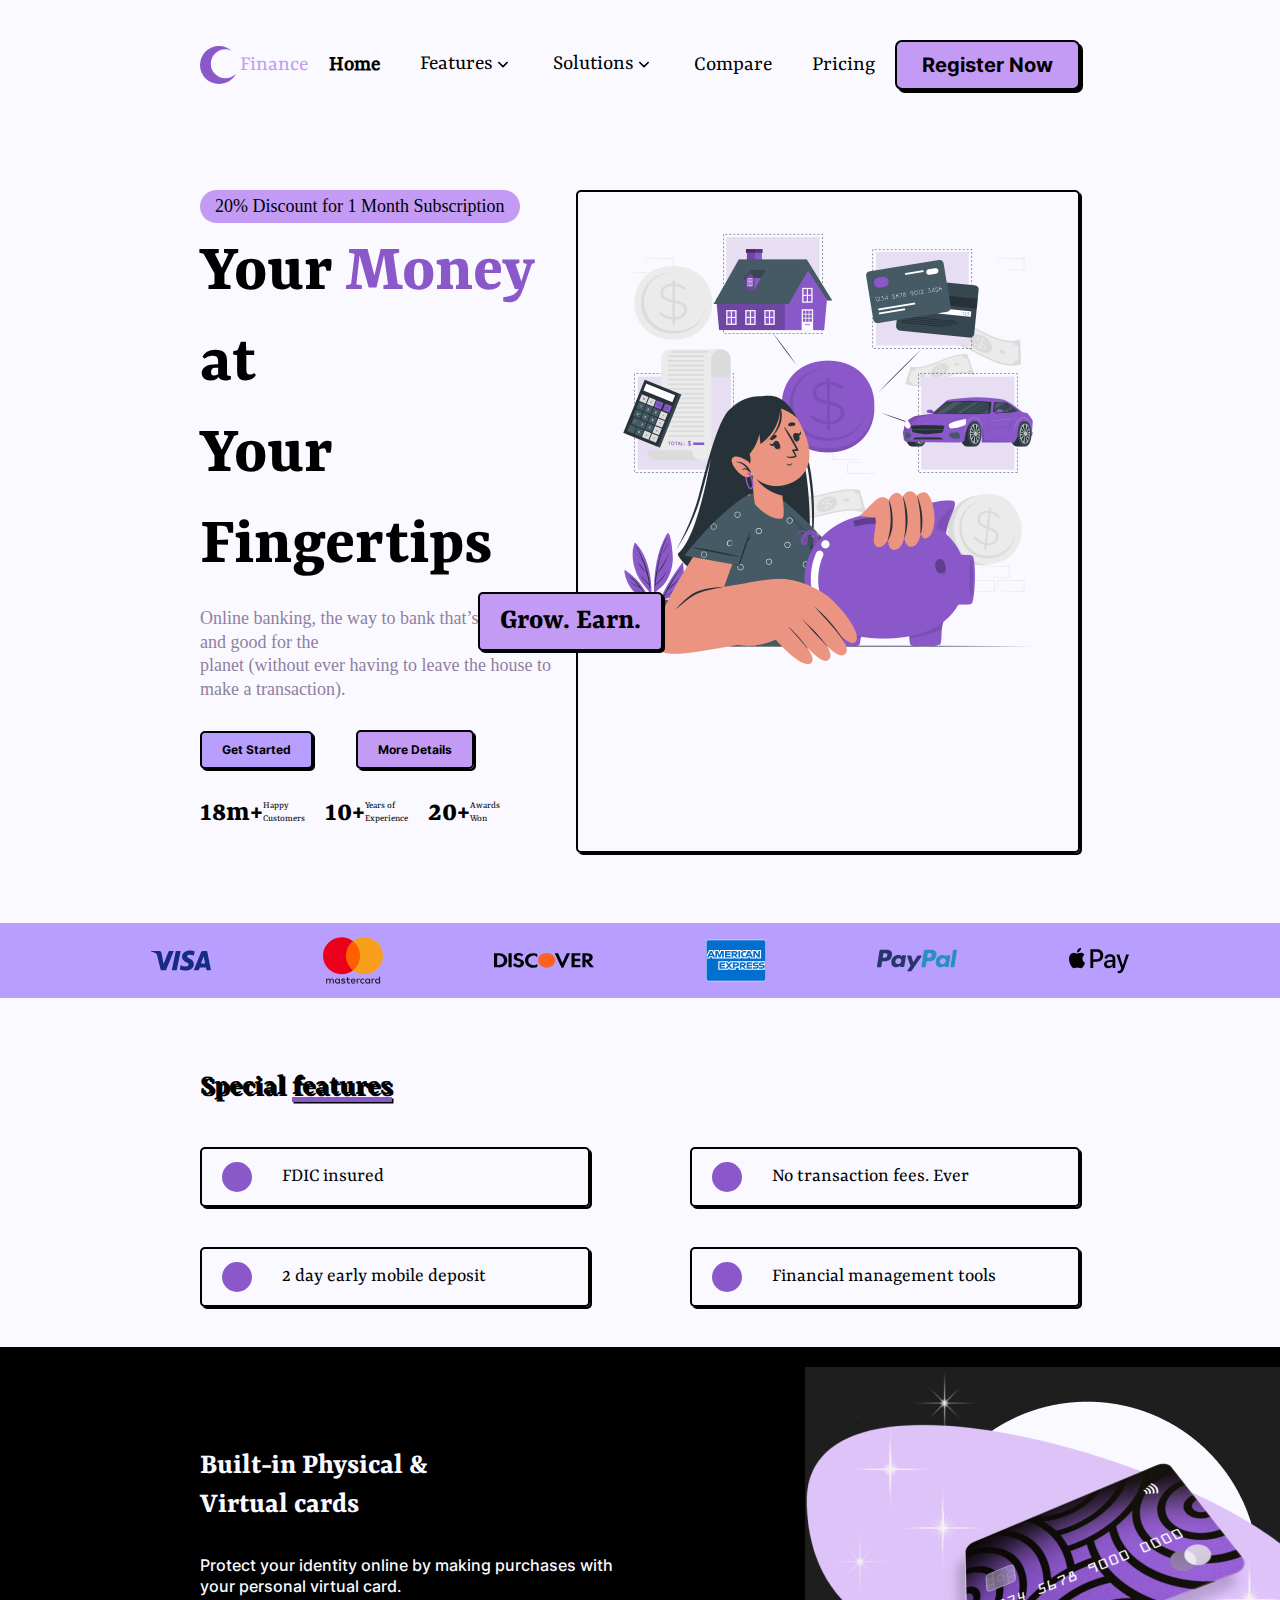
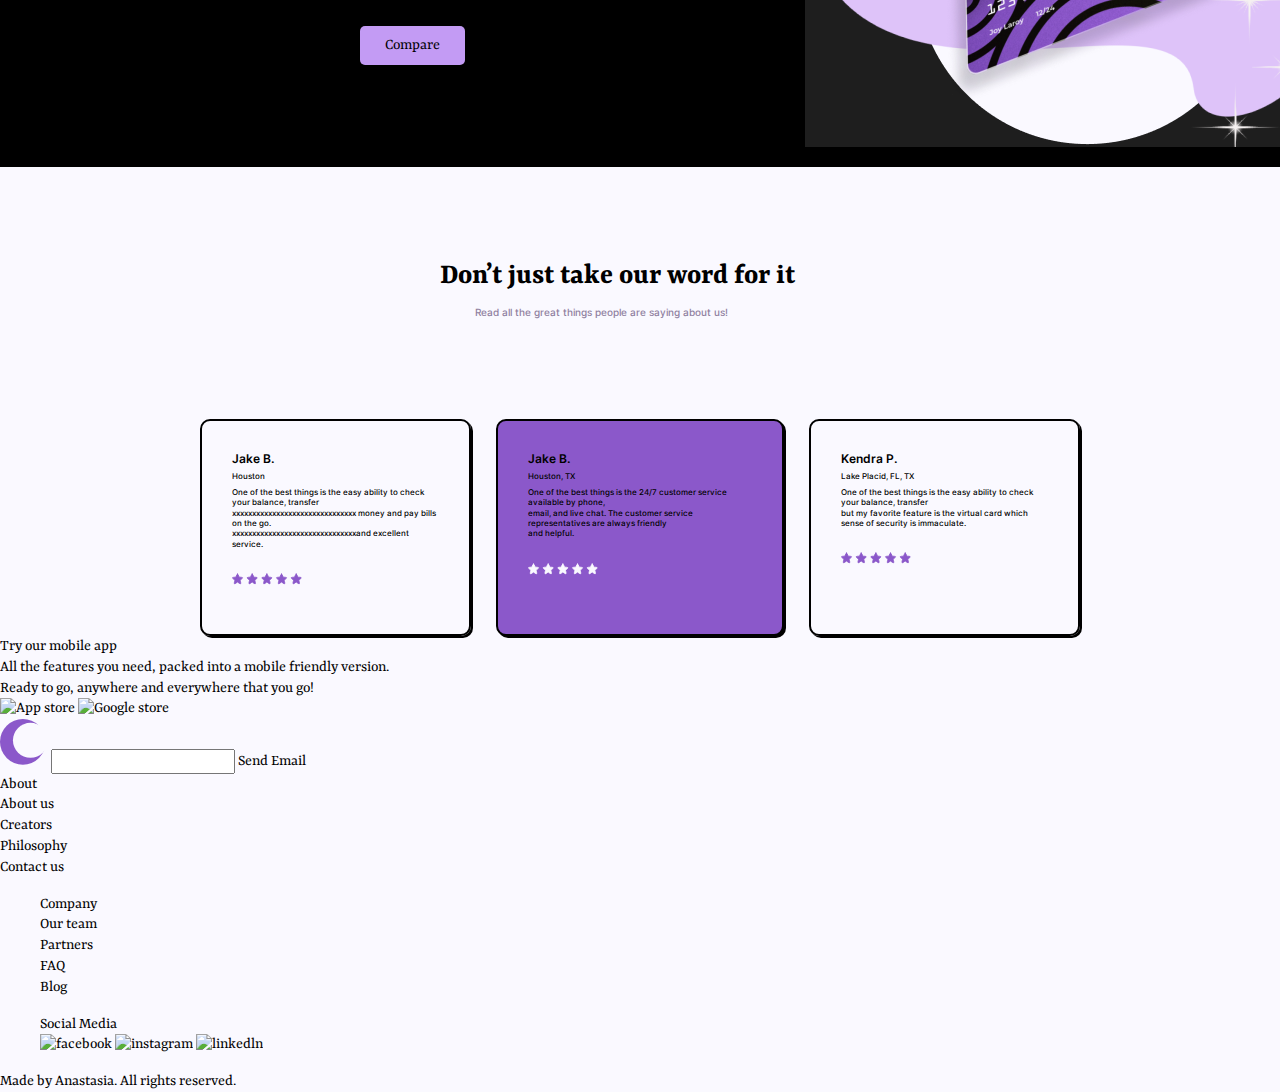
==== commit fb4d0bc7: "completed the reviews" ====
--- a/index.html
+++ b/index.html
@@ -129,8 +129,8 @@
         <h3 class="Virtual__cards__details--h3">Built-in Physical & <br>
           Virtual cards</h3>
 
-        <h5 class="Virtual__cards__details--h5">Protect your identity online by making purchases with <br>
-          your personal virtual card.</h5>
+        <h6 class="Virtual__cards__details--h6">Protect your identity online by making purchases with <br>
+          your personal virtual card.</h6>
 
         <button class="Virtual__cards__details--button">Compare</button>
       </div>
@@ -140,8 +140,11 @@
     </div>
 
     <div>
-      <h2>Don’t just take our word for it</h2>
-      <h5>Read all the great things people are saying about us!</h5>
+
+      <div class="review__head">
+        <h2 class="review__head--h2">Don’t just take our word for it</h2>
+        <p class="review__head--p">Read all the great things people are saying about us!</p>
+      </div>
 
       <div class="review">
         <div class="review__card">
--- a/css/main.css
+++ b/css/main.css
@@ -618,11 +618,25 @@
   gap: 30rem;
 }
 
+.review__head {
+  max-width: 400rem;
+  margin: auto;
+  padding: 90rem 0rem;
+}
+.review__head--h2 {
+  font-family: "Rasa";
+  font-size: 30rem;
+}
+.review__head--p {
+  font-family: "Inter Medium";
+  font-size: 10rem;
+  color: var(--joy);
+  padding: 10rem 35rem;
+}
+
 .review {
   display: flex;
-  margin-top: 80rem;
-  margin-left: 200rem;
-  margin-right: 200rem;
+  margin: 0 200rem;
   gap: 25rem;
 }
 .review h2 {
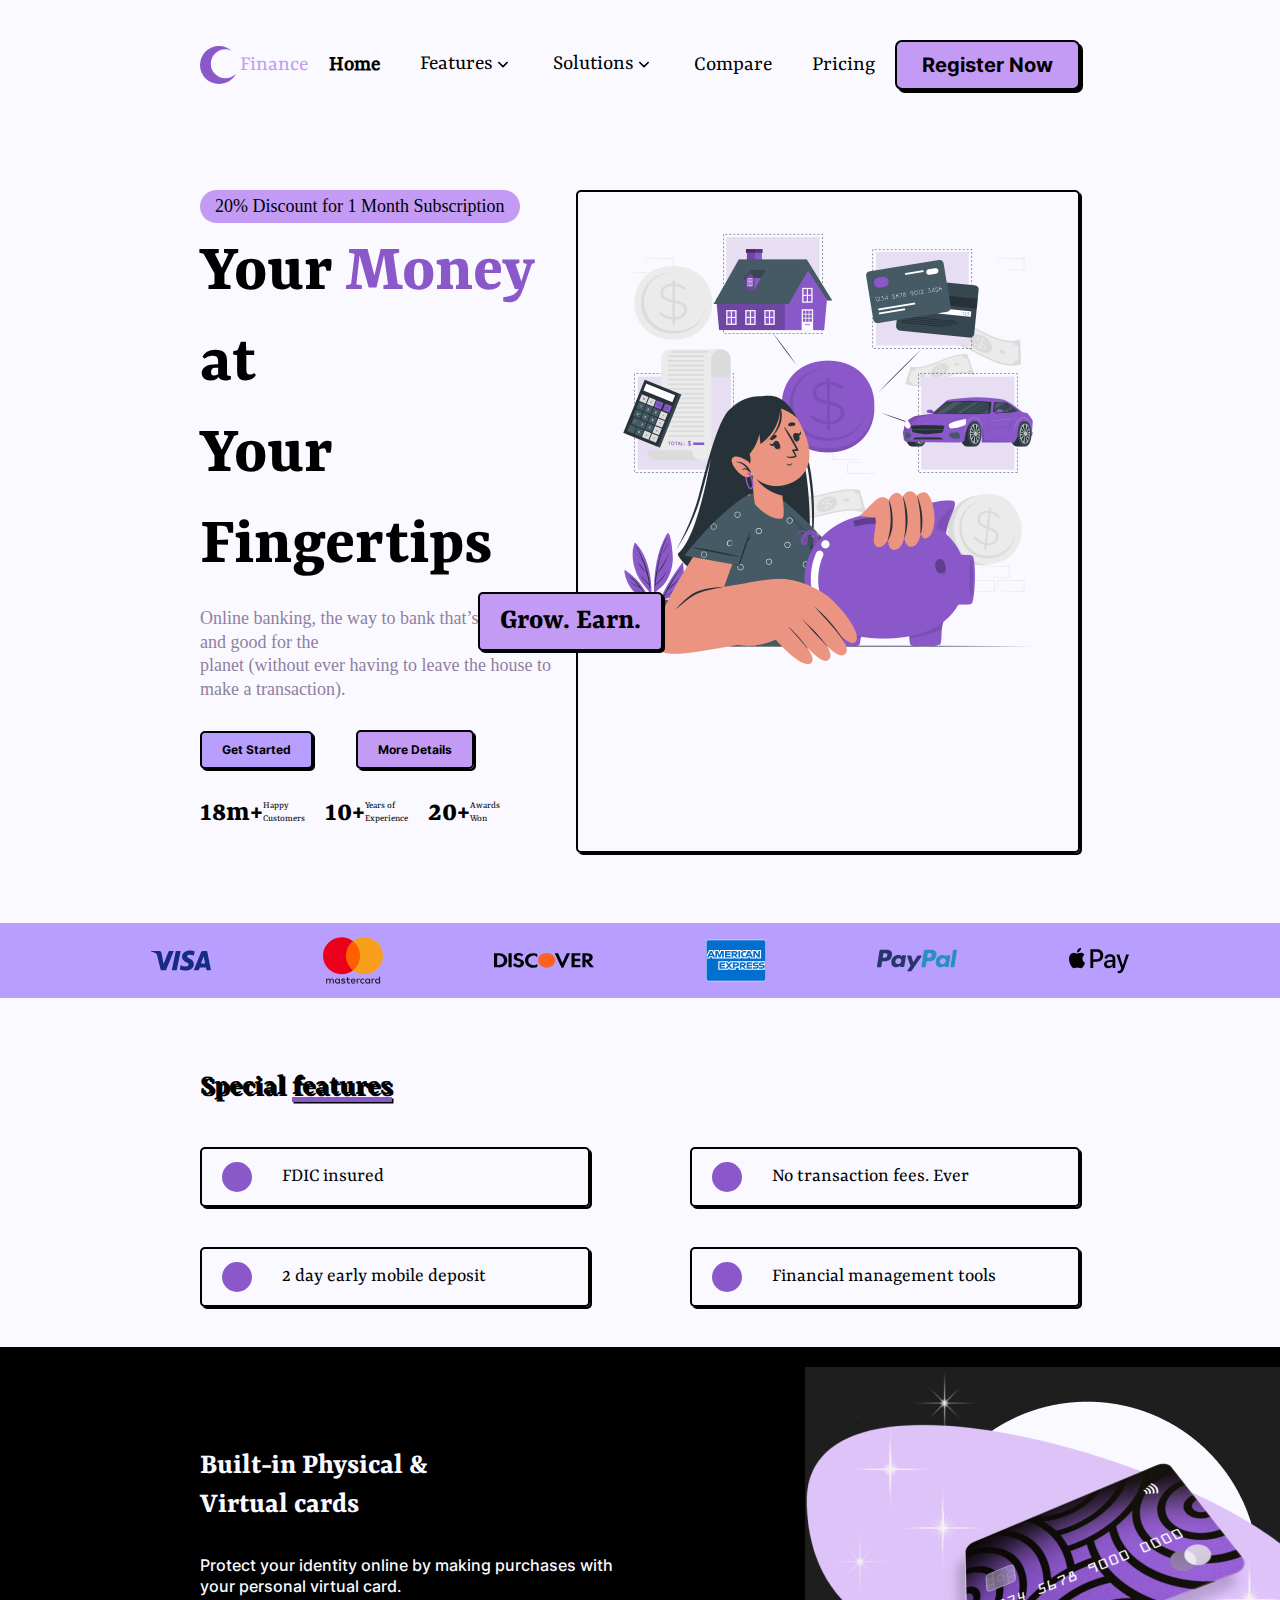
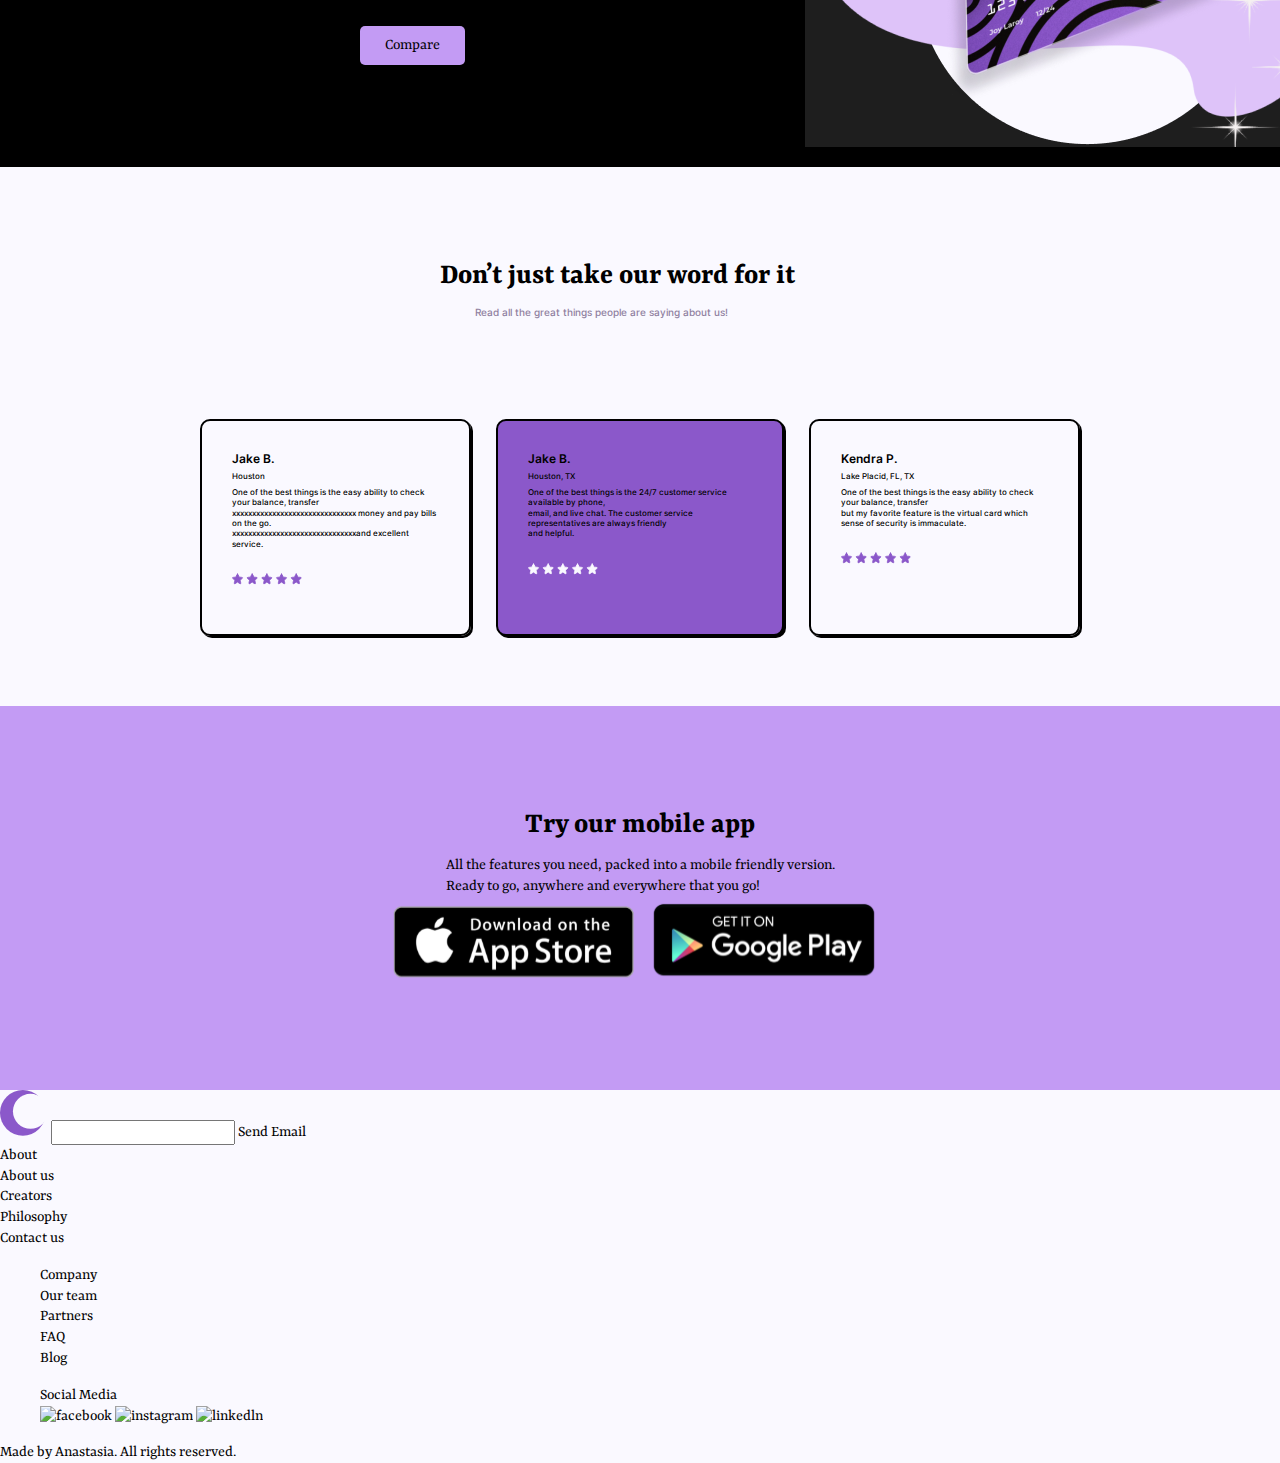
==== commit 57c15e44: "completed the app and google store section" ====
--- a/index.html
+++ b/index.html
@@ -179,12 +179,14 @@
 
     </div>
 
-    <div>
+    <div class="download">
       <h2>Try our mobile app</h2>
-      <h5>All the features you need, packed into a mobile friendly version. <br>
-        Ready to go, anywhere and everywhere that you go!</h5>
-      <img src="" alt="App store">
-      <img src="" alt="Google store">
+      <p>All the features you need, packed into a mobile friendly version. <br>
+        Ready to go, anywhere and everywhere that you go!</p>
+      <span>
+        <img src="images/App_Store.svg" alt="App store">
+        <img src="images/Google_Play.svg" alt="Google store">
+      </span>
     </div>
   </section>
 
--- a/css/main.css
+++ b/css/main.css
@@ -695,4 +695,21 @@
 }
 .Virtual__cards :last-child {
   margin: 0rem 160rem;
+}
+
+.download {
+  display: flex;
+  flex-direction: column;
+  align-items: center;
+  background-color: var(--elated);
+  margin-top: 70rem;
+  padding: 100rem 0;
+}
+.download h2 {
+  font-family: "Rasa";
+  font-size: 30rem;
+  margin-bottom: 10rem;
+}
+.download h6 {
+  font-family: "Inter Medium";
 }/*# sourceMappingURL=main.css.map */